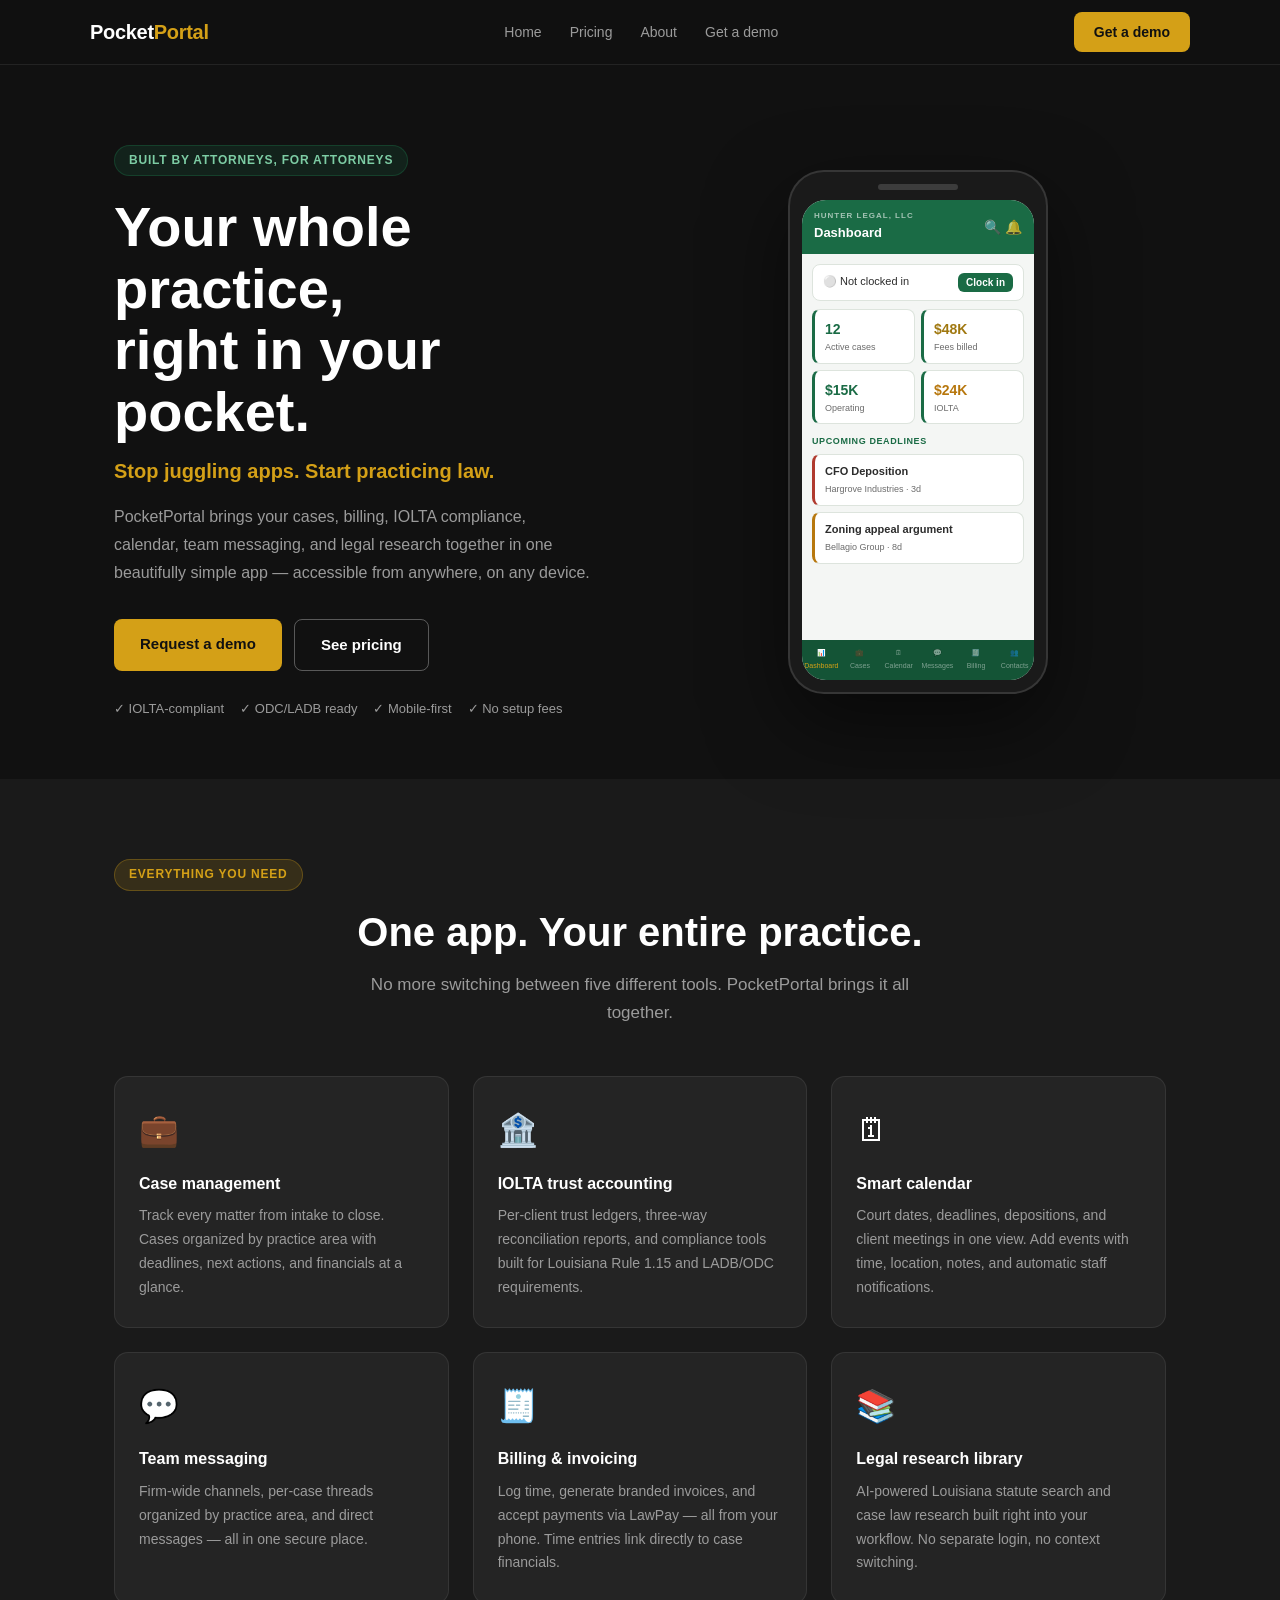
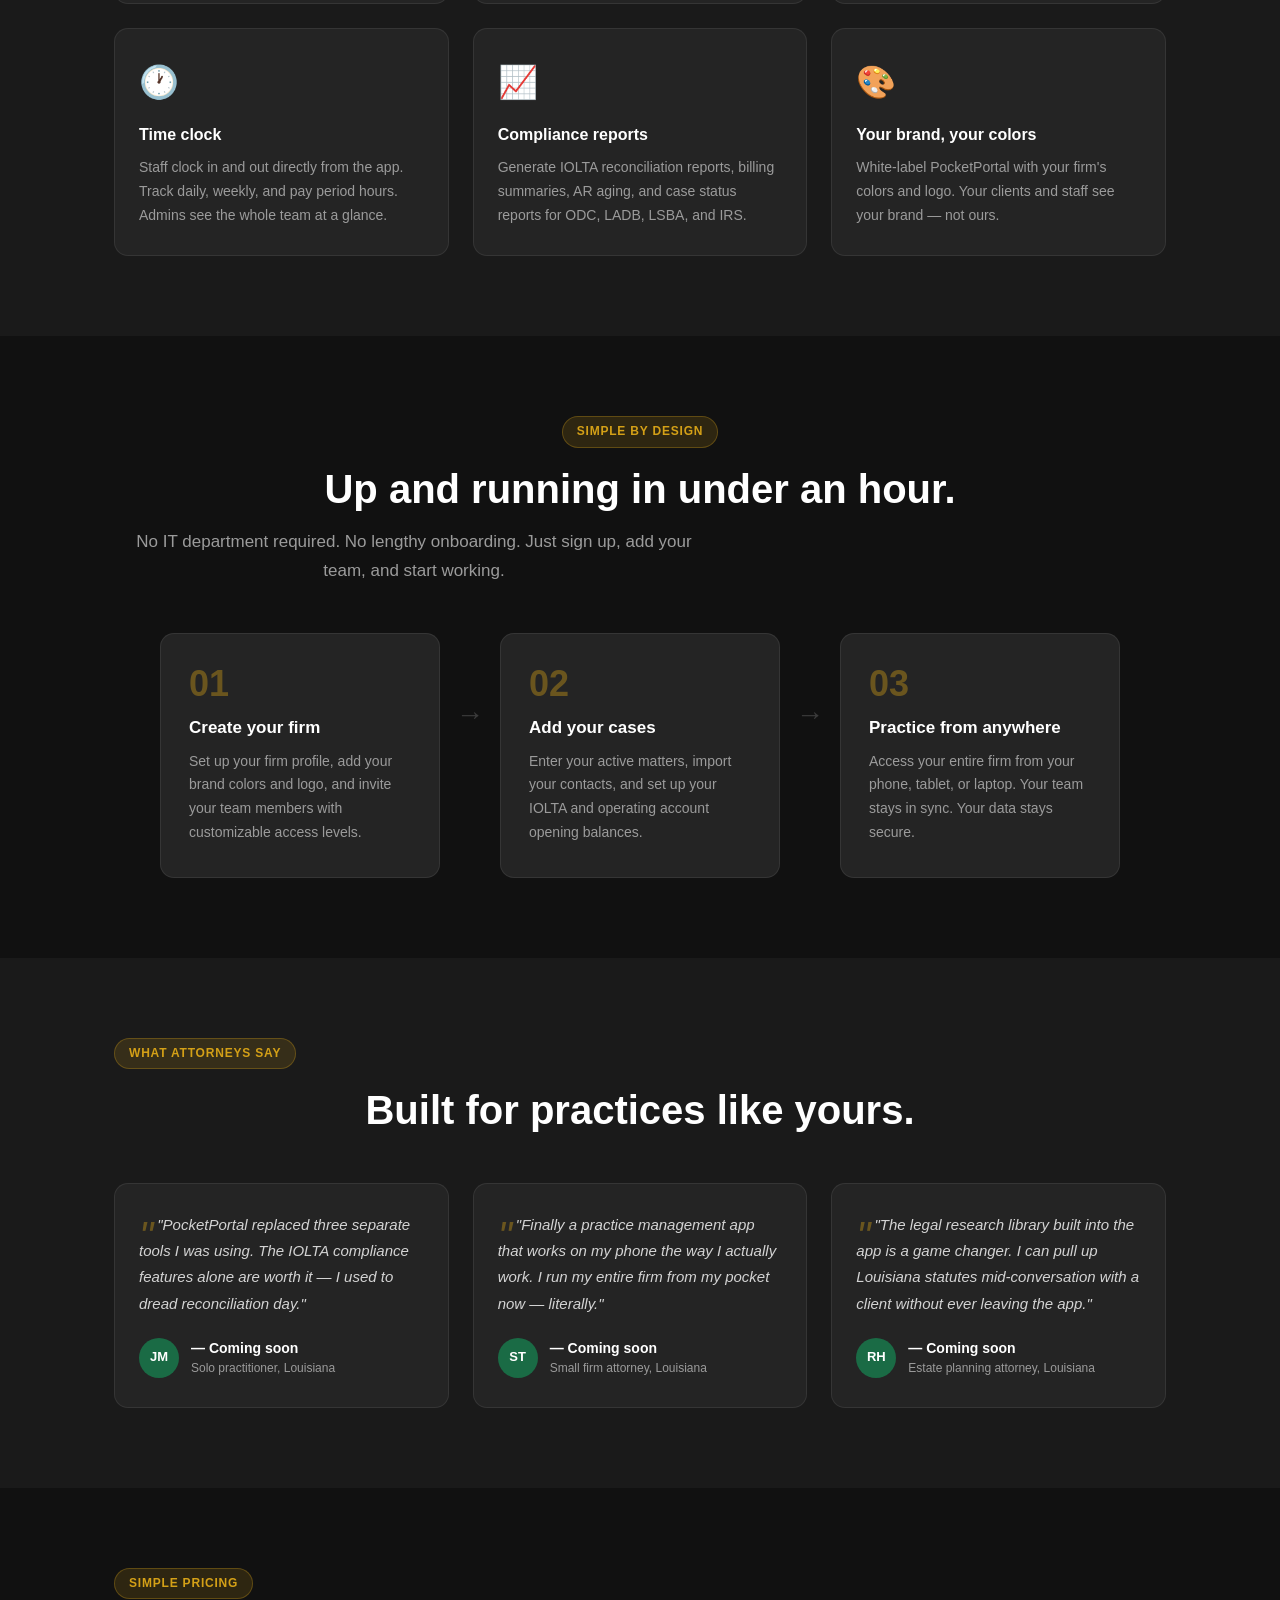
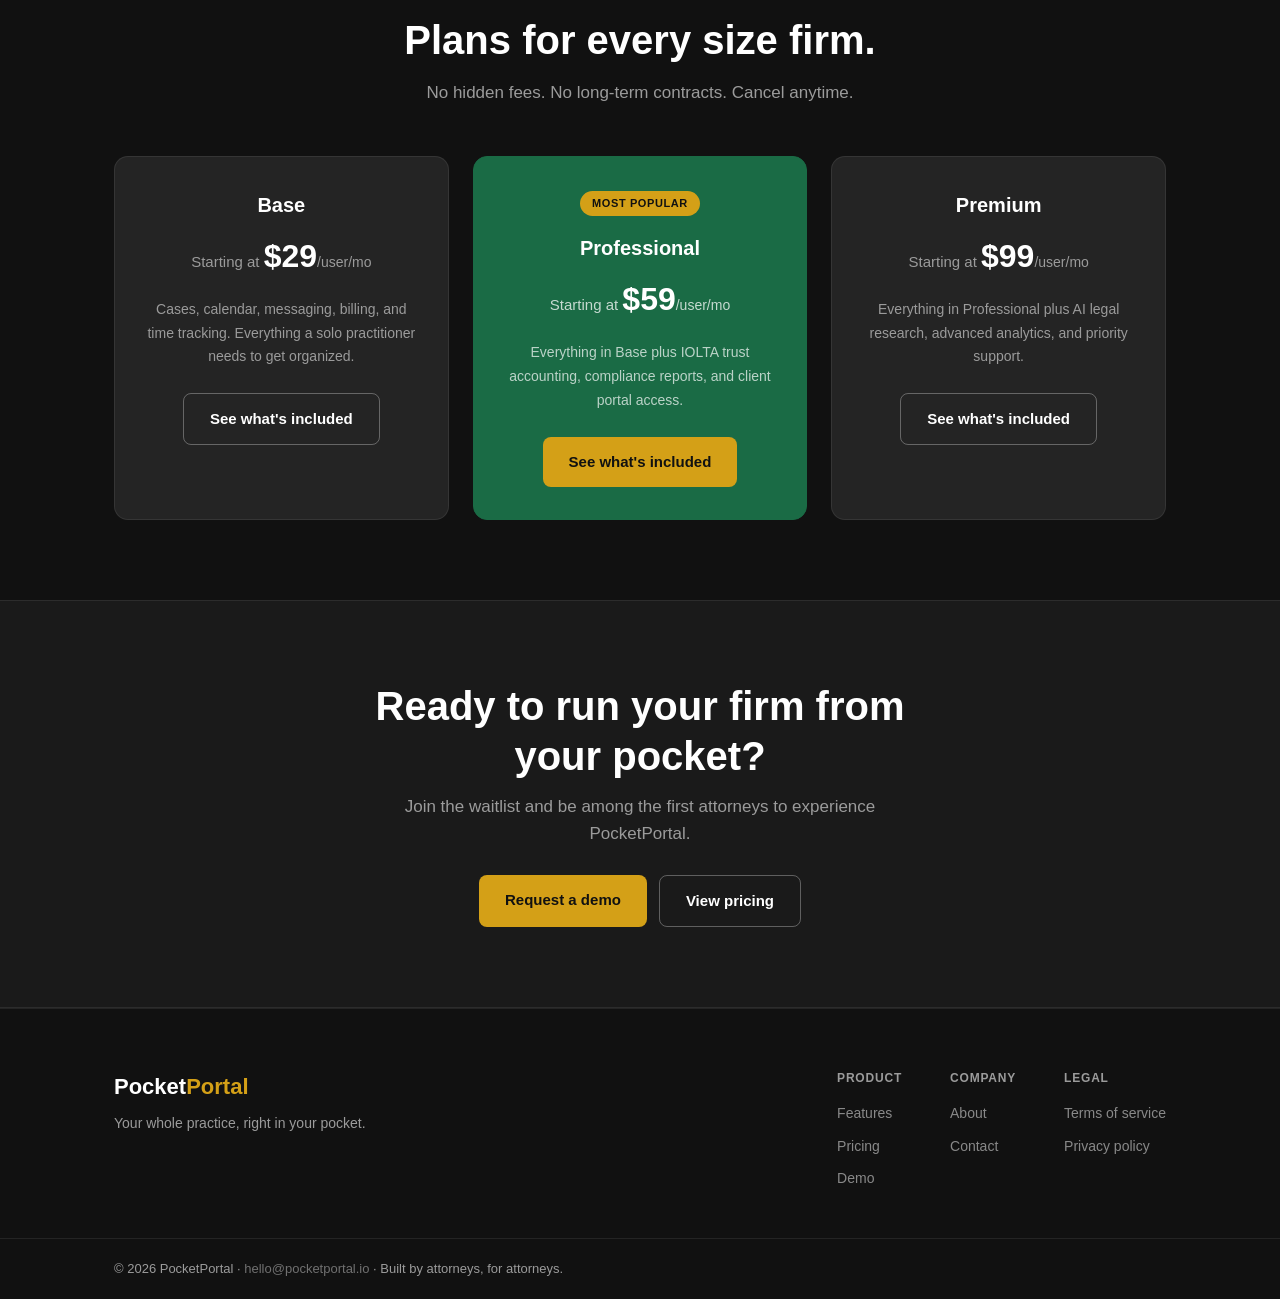
==== pocketportal-site-clean/index.html @ 1f999171 "Add files via upload" ====
<!DOCTYPE html>
<html lang="en">
<head>
<meta charset="utf-8">
<meta name="viewport" content="width=device-width, initial-scale=1">
<meta name="description" content="PocketPortal — Your whole practice, right in your pocket. Practice management software built for attorneys.">
<meta property="og:title" content="PocketPortal — Practice Management for Modern Law Firms">
<meta property="og:description" content="Stop juggling apps. Start practicing law.">
<title>PocketPortal — Practice Management for Modern Law Firms</title>
<link rel="stylesheet" href="css/style.css">
</head>
<body>

<!-- NAV -->
<nav class="nav">
  <div class="nav-inner">
    <a href="index.html" class="nav-logo">Pocket<span>Portal</span></a>
    <div class="nav-links">
      <a href="index.html">Home</a>
      <a href="pricing.html">Pricing</a>
      <a href="about.html">About</a>
      <a href="contact.html">Get a demo</a>
    </div>
    <a href="contact.html" class="btn btn-gold nav-cta">Get a demo</a>
  </div>
</nav>

<!-- HERO -->
<section class="hero">
  <div class="hero-inner">
    <div class="hero-badge">Built by attorneys, for attorneys</div>
    <h1>Your whole practice,<br>right in your pocket.</h1>
    <p class="hero-sub">Stop juggling apps. Start practicing law.</p>
    <p class="hero-desc">PocketPortal brings your cases, billing, IOLTA compliance, calendar, team messaging, and legal research together in one beautifully simple app — accessible from anywhere, on any device.</p>
    <div class="hero-btns">
      <a href="contact.html" class="btn btn-gold">Request a demo</a>
      <a href="pricing.html" class="btn btn-outline">See pricing</a>
    </div>
    <div class="hero-trust">
      <span>✓ IOLTA-compliant</span>
      <span>✓ ODC/LADB ready</span>
      <span>✓ Mobile-first</span>
      <span>✓ No setup fees</span>
    </div>
  </div>
  <!-- App mockup -->
  <div class="hero-mockup">
    <div class="phone-frame">
      <div class="phone-screen">
        <div class="mock-topbar">
          <div>
            <div class="mock-firm">Hunter Legal, LLC</div>
            <div class="mock-title">Dashboard</div>
          </div>
          <div class="mock-icons">🔍 🔔</div>
        </div>
        <div class="mock-body">
          <div class="mock-clock">⚪ Not clocked in <button class="mock-clockbtn">Clock in</button></div>
          <div class="mock-kpis">
            <div class="mock-kpi"><div class="mock-kpi-n">12</div><div class="mock-kpi-l">Active cases</div></div>
            <div class="mock-kpi"><div class="mock-kpi-n gold">$48K</div><div class="mock-kpi-l">Fees billed</div></div>
            <div class="mock-kpi"><div class="mock-kpi-n">$15K</div><div class="mock-kpi-l">Operating</div></div>
            <div class="mock-kpi"><div class="mock-kpi-n amber">$24K</div><div class="mock-kpi-l">IOLTA</div></div>
          </div>
          <div class="mock-section">Upcoming deadlines</div>
          <div class="mock-card red">
            <div class="mock-card-title">CFO Deposition</div>
            <div class="mock-card-sub">Hargrove Industries · 3d</div>
          </div>
          <div class="mock-card amber">
            <div class="mock-card-title">Zoning appeal argument</div>
            <div class="mock-card-sub">Bellagio Group · 8d</div>
          </div>
        </div>
        <div class="mock-nav">
          <div class="mock-nav-item active">📊<span>Dashboard</span></div>
          <div class="mock-nav-item">💼<span>Cases</span></div>
          <div class="mock-nav-item">🗓<span>Calendar</span></div>
          <div class="mock-nav-item">💬<span>Messages</span></div>
          <div class="mock-nav-item">🧾<span>Billing</span></div>
          <div class="mock-nav-item">👥<span>Contacts</span></div>
        </div>
      </div>
    </div>
  </div>
</section>

<!-- FEATURES -->
<section class="features">
  <div class="container">
    <div class="section-badge">Everything you need</div>
    <h2>One app. Your entire practice.</h2>
    <p class="section-sub">No more switching between five different tools. PocketPortal brings it all together.</p>
    <div class="features-grid">

      <div class="feature-card">
        <div class="feature-icon">💼</div>
        <h3>Case management</h3>
        <p>Track every matter from intake to close. Cases organized by practice area with deadlines, next actions, and financials at a glance.</p>
      </div>

      <div class="feature-card">
        <div class="feature-icon">🏦</div>
        <h3>IOLTA trust accounting</h3>
        <p>Per-client trust ledgers, three-way reconciliation reports, and compliance tools built for Louisiana Rule 1.15 and LADB/ODC requirements.</p>
      </div>

      <div class="feature-card">
        <div class="feature-icon">🗓</div>
        <h3>Smart calendar</h3>
        <p>Court dates, deadlines, depositions, and client meetings in one view. Add events with time, location, notes, and automatic staff notifications.</p>
      </div>

      <div class="feature-card">
        <div class="feature-icon">💬</div>
        <h3>Team messaging</h3>
        <p>Firm-wide channels, per-case threads organized by practice area, and direct messages — all in one secure place.</p>
      </div>

      <div class="feature-card">
        <div class="feature-icon">🧾</div>
        <h3>Billing & invoicing</h3>
        <p>Log time, generate branded invoices, and accept payments via LawPay — all from your phone. Time entries link directly to case financials.</p>
      </div>

      <div class="feature-card">
        <div class="feature-icon">📚</div>
        <h3>Legal research library</h3>
        <p>AI-powered Louisiana statute search and case law research built right into your workflow. No separate login, no context switching.</p>
      </div>

      <div class="feature-card">
        <div class="feature-icon">🕐</div>
        <h3>Time clock</h3>
        <p>Staff clock in and out directly from the app. Track daily, weekly, and pay period hours. Admins see the whole team at a glance.</p>
      </div>

      <div class="feature-card">
        <div class="feature-icon">📈</div>
        <h3>Compliance reports</h3>
        <p>Generate IOLTA reconciliation reports, billing summaries, AR aging, and case status reports for ODC, LADB, LSBA, and IRS.</p>
      </div>

      <div class="feature-card">
        <div class="feature-icon">🎨</div>
        <h3>Your brand, your colors</h3>
        <p>White-label PocketPortal with your firm's colors and logo. Your clients and staff see your brand — not ours.</p>
      </div>

    </div>
  </div>
</section>

<!-- HOW IT WORKS -->
<section class="how">
  <div class="container">
    <div class="section-badge">Simple by design</div>
    <h2>Up and running in under an hour.</h2>
    <p class="section-sub">No IT department required. No lengthy onboarding. Just sign up, add your team, and start working.</p>
    <div class="steps">
      <div class="step">
        <div class="step-num">01</div>
        <h3>Create your firm</h3>
        <p>Set up your firm profile, add your brand colors and logo, and invite your team members with customizable access levels.</p>
      </div>
      <div class="step-arrow">→</div>
      <div class="step">
        <div class="step-num">02</div>
        <h3>Add your cases</h3>
        <p>Enter your active matters, import your contacts, and set up your IOLTA and operating account opening balances.</p>
      </div>
      <div class="step-arrow">→</div>
      <div class="step">
        <div class="step-num">03</div>
        <h3>Practice from anywhere</h3>
        <p>Access your entire firm from your phone, tablet, or laptop. Your team stays in sync. Your data stays secure.</p>
      </div>
    </div>
  </div>
</section>

<!-- TESTIMONIALS -->
<section class="testimonials">
  <div class="container">
    <div class="section-badge">What attorneys say</div>
    <h2>Built for practices like yours.</h2>
    <div class="testimonials-grid">
      <div class="testimonial">
        <div class="testimonial-text">"PocketPortal replaced three separate tools I was using. The IOLTA compliance features alone are worth it — I used to dread reconciliation day."</div>
        <div class="testimonial-author">
          <div class="testimonial-avatar">JM</div>
          <div>
            <div class="testimonial-name">— Coming soon</div>
            <div class="testimonial-role">Solo practitioner, Louisiana</div>
          </div>
        </div>
      </div>
      <div class="testimonial">
        <div class="testimonial-text">"Finally a practice management app that works on my phone the way I actually work. I run my entire firm from my pocket now — literally."</div>
        <div class="testimonial-author">
          <div class="testimonial-avatar">ST</div>
          <div>
            <div class="testimonial-name">— Coming soon</div>
            <div class="testimonial-role">Small firm attorney, Louisiana</div>
          </div>
        </div>
      </div>
      <div class="testimonial">
        <div class="testimonial-text">"The legal research library built into the app is a game changer. I can pull up Louisiana statutes mid-conversation with a client without ever leaving the app."</div>
        <div class="testimonial-author">
          <div class="testimonial-avatar">RH</div>
          <div>
            <div class="testimonial-name">— Coming soon</div>
            <div class="testimonial-role">Estate planning attorney, Louisiana</div>
          </div>
        </div>
      </div>
    </div>
  </div>
</section>

<!-- PRICING PREVIEW -->
<section class="pricing-preview">
  <div class="container">
    <div class="section-badge">Simple pricing</div>
    <h2>Plans for every size firm.</h2>
    <p class="section-sub">No hidden fees. No long-term contracts. Cancel anytime.</p>
    <div class="plans-preview">
      <div class="plan">
        <div class="plan-name">Base</div>
        <div class="plan-price">Starting at <strong>$29</strong><span>/user/mo</span></div>
        <div class="plan-desc">Cases, calendar, messaging, billing, and time tracking. Everything a solo practitioner needs to get organized.</div>
        <a href="pricing.html" class="btn btn-outline-white">See what's included</a>
      </div>
      <div class="plan plan-featured">
        <div class="plan-badge">Most popular</div>
        <div class="plan-name">Professional</div>
        <div class="plan-price">Starting at <strong>$59</strong><span>/user/mo</span></div>
        <div class="plan-desc">Everything in Base plus IOLTA trust accounting, compliance reports, and client portal access.</div>
        <a href="pricing.html" class="btn btn-gold">See what's included</a>
      </div>
      <div class="plan">
        <div class="plan-name">Premium</div>
        <div class="plan-price">Starting at <strong>$99</strong><span>/user/mo</span></div>
        <div class="plan-desc">Everything in Professional plus AI legal research, advanced analytics, and priority support.</div>
        <a href="pricing.html" class="btn btn-outline-white">See what's included</a>
      </div>
    </div>
  </div>
</section>

<!-- CTA -->
<section class="cta">
  <div class="container cta-inner">
    <h2>Ready to run your firm from your pocket?</h2>
    <p>Join the waitlist and be among the first attorneys to experience PocketPortal.</p>
    <div class="cta-btns">
      <a href="contact.html" class="btn btn-gold">Request a demo</a>
      <a href="pricing.html" class="btn btn-outline">View pricing</a>
    </div>
  </div>
</section>

<!-- FOOTER -->
<footer class="footer">
  <div class="container footer-inner">
    <div class="footer-brand">
      <div class="footer-logo">Pocket<span>Portal</span></div>
      <div class="footer-tagline">Your whole practice, right in your pocket.</div>
    </div>
    <div class="footer-links">
      <div class="footer-col">
        <div class="footer-col-title">Product</div>
        <a href="index.html">Features</a>
        <a href="pricing.html">Pricing</a>
        <a href="contact.html">Demo</a>
      </div>
      <div class="footer-col">
        <div class="footer-col-title">Company</div>
        <a href="about.html">About</a>
        <a href="contact.html">Contact</a>
      </div>
      <div class="footer-col">
        <div class="footer-col-title">Legal</div>
        <a href="#">Terms of service</a>
        <a href="#">Privacy policy</a>
      </div>
    </div>
  </div>
  <div class="footer-bottom">
    <div class="container">
      © 2026 PocketPortal · <a href="mailto:hello@pocketportal.io">hello@pocketportal.io</a> · Built by attorneys, for attorneys.
    </div>
  </div>
</footer>

</body>
</html>
---- pocketportal-site-clean/css/style.css ----
/* ── Reset & tokens ─────────────────────────────────────── */
*{box-sizing:border-box;margin:0;padding:0}
:root{
  --black:#111111;--dark:#1A1A1A;--card:#242424;--border:rgba(255,255,255,.08);
  --white:#ffffff;--off-white:#F5F5F5;
  --gold:#D4A017;--gold-lt:#FDF3D7;--gold-dk:#A07810;
  --green:#1A6B45;--green-lt:#E8F5EE;
  --gray:#9B9B9B;--gray-dk:#6B6B6B;
  --red:#E74C3C;--amber:#F39C12;
}
html{scroll-behavior:smooth}
body{font-family:'Segoe UI',Arial,sans-serif;font-size:16px;color:var(--white);background:var(--black);line-height:1.6;-webkit-font-smoothing:antialiased}
a{color:inherit;text-decoration:none}
img{max-width:100%;display:block}

/* ── Layout ──────────────────────────────────────────────── */
.container{max-width:1100px;margin:0 auto;padding:0 24px}
section{padding:80px 0}

/* ── Buttons ─────────────────────────────────────────────── */
.btn{display:inline-block;padding:13px 26px;border-radius:8px;font-size:15px;font-weight:700;cursor:pointer;border:none;transition:all .2s;text-align:center}
.btn-gold{background:var(--gold);color:var(--black)}
.btn-gold:hover{background:#e6b020;transform:translateY(-1px)}
.btn-outline{background:transparent;border:1.5px solid rgba(255,255,255,.3);color:var(--white)}
.btn-outline:hover{border-color:var(--white);background:rgba(255,255,255,.06)}
.btn-outline-white{background:transparent;border:1.5px solid rgba(255,255,255,.3);color:var(--white)}
.btn-outline-white:hover{border-color:var(--white)}
.btn-outline-dark{background:transparent;border:1.5px solid rgba(255,255,255,.2);color:var(--white)}
.btn-outline-dark:hover{border-color:rgba(255,255,255,.5)}

/* ── Section labels ──────────────────────────────────────── */
.section-badge{display:inline-block;background:rgba(212,160,23,.15);color:var(--gold);border:1px solid rgba(212,160,23,.3);border-radius:20px;padding:5px 14px;font-size:12px;font-weight:700;letter-spacing:.8px;text-transform:uppercase;margin-bottom:16px}
h1{font-size:clamp(32px,5vw,54px);font-weight:800;line-height:1.15;margin-bottom:16px}
h2{font-size:clamp(26px,4vw,40px);font-weight:700;line-height:1.25;margin-bottom:14px}
h3{font-size:18px;font-weight:700;margin-bottom:10px}
.section-sub{font-size:17px;color:var(--gray);max-width:600px;margin-bottom:48px;line-height:1.7}

/* ── Nav ─────────────────────────────────────────────────── */
.nav{background:rgba(17,17,17,.95);backdrop-filter:blur(12px);border-bottom:1px solid var(--border);position:sticky;top:0;z-index:100;padding:0 24px}
.nav-inner{max-width:1100px;margin:0 auto;display:flex;align-items:center;justify-content:space-between;height:64px}
.nav-logo{font-size:20px;font-weight:800;color:var(--white);letter-spacing:-.3px}
.nav-logo span{color:var(--gold)}
.nav-links{display:flex;gap:28px;font-size:14px;color:var(--gray)}
.nav-links a:hover,.nav-links a.active{color:var(--white)}
.nav-cta{padding:9px 20px;font-size:14px}
@media(max-width:768px){.nav-links{display:none}}

/* ── Hero ─────────────────────────────────────────────────── */
.hero{padding:80px 24px 60px;max-width:1100px;margin:0 auto;display:grid;grid-template-columns:1fr 1fr;gap:60px;align-items:center}
@media(max-width:900px){.hero{grid-template-columns:1fr;padding:60px 24px 40px}}
.hero-badge{display:inline-block;background:rgba(26,107,69,.2);color:#7DCCA4;border:1px solid rgba(26,107,69,.4);border-radius:20px;padding:5px 14px;font-size:12px;font-weight:700;letter-spacing:.8px;text-transform:uppercase;margin-bottom:20px}
.hero h1{font-size:clamp(36px,5vw,56px);font-weight:800;line-height:1.1;margin-bottom:12px}
.hero-sub{font-size:20px;color:var(--gold);font-weight:700;margin-bottom:16px}
.hero-desc{font-size:16px;color:var(--gray);line-height:1.75;margin-bottom:32px;max-width:480px}
.hero-btns{display:flex;gap:12px;margin-bottom:28px;flex-wrap:wrap}
.hero-trust{display:flex;gap:16px;flex-wrap:wrap}
.hero-trust span{font-size:13px;color:var(--gray);display:flex;align-items:center;gap:4px}

/* ── Phone mockup ────────────────────────────────────────── */
.hero-mockup{display:flex;justify-content:center;align-items:center}
.phone-frame{background:var(--dark);border:2px solid rgba(255,255,255,.12);border-radius:36px;padding:12px;width:260px;box-shadow:0 30px 80px rgba(0,0,0,.5);position:relative}
.phone-frame::before{content:'';display:block;width:80px;height:6px;background:rgba(255,255,255,.15);border-radius:3px;margin:0 auto 10px}
.phone-screen{background:#F4F6F4;border-radius:24px;overflow:hidden;min-height:480px;display:flex;flex-direction:column}
.mock-topbar{background:#1A6B45;padding:10px 12px;display:flex;justify-content:space-between;align-items:center}
.mock-firm{font-size:8px;color:rgba(255,255,255,.6);letter-spacing:1px;text-transform:uppercase;font-weight:700}
.mock-title{font-size:13px;font-weight:700;color:#fff}
.mock-icons{font-size:14px;color:rgba(255,255,255,.7)}
.mock-body{flex:1;padding:10px}
.mock-clock{background:#fff;border:1px solid #DDE4DD;border-radius:8px;padding:8px 10px;display:flex;justify-content:space-between;align-items:center;font-size:11px;color:#2C2C2C;margin-bottom:8px}
.mock-clockbtn{background:#1A6B45;color:#fff;border:none;border-radius:6px;padding:4px 8px;font-size:10px;font-weight:700;cursor:pointer}
.mock-kpis{display:grid;grid-template-columns:1fr 1fr;gap:6px;margin-bottom:10px}
.mock-kpi{background:#fff;border-radius:8px;border:1px solid #DDE4DD;border-left:3px solid #1A6B45;padding:8px 10px}
.mock-kpi-n{font-size:14px;font-weight:700;color:#1A6B45}
.mock-kpi-n.gold{color:#A07810}
.mock-kpi-n.amber{color:#B7770D}
.mock-kpi-l{font-size:9px;color:#6B6B6B}
.mock-section{font-size:9px;font-weight:700;color:#1A6B45;text-transform:uppercase;letter-spacing:.6px;margin-bottom:5px}
.mock-card{background:#fff;border-radius:8px;border:1px solid #DDE4DD;padding:8px 10px;margin-bottom:6px}
.mock-card.red{border-left:3px solid #B03A2E}
.mock-card.amber{border-left:3px solid #B7770D}
.mock-card-title{font-size:11px;font-weight:700;color:#2C2C2C}
.mock-card-sub{font-size:9px;color:#6B6B6B;margin-top:2px}
.mock-nav{background:#145436;display:grid;grid-template-columns:repeat(6,1fr);padding:4px 0 6px}
.mock-nav-item{display:flex;flex-direction:column;align-items:center;font-size:7px;color:rgba(255,255,255,.45);gap:2px;padding:3px 2px}
.mock-nav-item.active{color:#D4A017}

/* ── Features ────────────────────────────────────────────── */
.features{background:var(--dark)}
.features h2,.features .section-badge{text-align:center}
.features .section-sub{text-align:center;margin:0 auto 48px}
.features-grid{display:grid;grid-template-columns:repeat(3,1fr);gap:24px}
@media(max-width:900px){.features-grid{grid-template-columns:repeat(2,1fr)}}
@media(max-width:600px){.features-grid{grid-template-columns:1fr}}
.feature-card{background:var(--card);border:1px solid var(--border);border-radius:14px;padding:28px 24px;transition:border-color .2s,transform .2s}
.feature-card:hover{border-color:rgba(212,160,23,.3);transform:translateY(-2px)}
.feature-icon{font-size:32px;margin-bottom:14px}
.feature-card h3{font-size:16px;margin-bottom:8px}
.feature-card p{font-size:14px;color:var(--gray);line-height:1.7}

/* ── How it works ────────────────────────────────────────── */
.how{text-align:center}
.steps{display:flex;align-items:flex-start;justify-content:center;gap:16px;flex-wrap:wrap;margin-top:48px}
.step{background:var(--card);border:1px solid var(--border);border-radius:14px;padding:32px 28px;flex:1;min-width:220px;max-width:280px;text-align:left}
.step-num{font-size:36px;font-weight:800;color:var(--gold);opacity:.4;margin-bottom:12px;line-height:1}
.step h3{font-size:17px;margin-bottom:8px}
.step p{font-size:14px;color:var(--gray);line-height:1.7}
.step-arrow{font-size:28px;color:var(--gray);opacity:.3;padding-top:60px}
@media(max-width:768px){.step-arrow{display:none}}

/* ── Testimonials ────────────────────────────────────────── */
.testimonials{background:var(--dark)}
.testimonials h2,.testimonials .section-badge{text-align:center}
.testimonials-grid{display:grid;grid-template-columns:repeat(3,1fr);gap:24px;margin-top:48px}
@media(max-width:900px){.testimonials-grid{grid-template-columns:1fr}}
.testimonial{background:var(--card);border:1px solid var(--border);border-radius:14px;padding:28px 24px}
.testimonial-text{font-size:15px;color:rgba(255,255,255,.8);line-height:1.75;font-style:italic;margin-bottom:20px}
.testimonial-text::before{content:'"';font-size:40px;color:var(--gold);opacity:.4;line-height:0;vertical-align:-.5em;margin-right:4px}
.testimonial-author{display:flex;align-items:center;gap:12px}
.testimonial-avatar{width:40px;height:40px;border-radius:50%;background:var(--green);color:#fff;display:flex;align-items:center;justify-content:center;font-size:13px;font-weight:700;flex-shrink:0}
.testimonial-name{font-size:14px;font-weight:700}
.testimonial-role{font-size:12px;color:var(--gray)}

/* ── Pricing preview ─────────────────────────────────────── */
.pricing-preview{background:var(--black)}
.pricing-preview h2,.pricing-preview .section-badge{text-align:center}
.pricing-preview .section-sub{text-align:center;margin:0 auto 48px}
.plans-preview{display:grid;grid-template-columns:repeat(3,1fr);gap:24px}
@media(max-width:900px){.plans-preview{grid-template-columns:1fr}}
.plan{background:var(--card);border:1px solid var(--border);border-radius:14px;padding:32px 28px;text-align:center}
.plan-featured{background:var(--green);border-color:var(--green);position:relative}
.plan-badge{background:var(--gold);color:var(--black);font-size:11px;font-weight:800;padding:4px 12px;border-radius:20px;display:inline-block;margin-bottom:16px;text-transform:uppercase;letter-spacing:.6px}
.plan-name{font-size:20px;font-weight:800;margin-bottom:10px}
.plan-price{font-size:15px;color:var(--gray);margin-bottom:16px}
.plan-price strong{font-size:32px;font-weight:800;color:var(--white)}
.plan-price span{font-size:14px}
.plan-featured .plan-price{color:rgba(255,255,255,.75)}
.plan-desc{font-size:14px;color:var(--gray);line-height:1.7;margin-bottom:24px;min-height:70px}
.plan-featured .plan-desc{color:rgba(255,255,255,.7)}

/* ── Pricing full ────────────────────────────────────────── */
.pricing-full{background:var(--dark);padding:60px 0 80px}
.plans-full{display:grid;grid-template-columns:repeat(3,1fr);gap:24px;margin-bottom:60px;align-items:start}
@media(max-width:900px){.plans-full{grid-template-columns:1fr}}
.plan-full{background:var(--card);border:1px solid var(--border);border-radius:16px;overflow:hidden;position:relative}
.plan-full-featured{border-color:var(--green)}
.plan-full-badge{background:var(--gold);color:var(--black);font-size:11px;font-weight:800;padding:6px;text-align:center;text-transform:uppercase;letter-spacing:.6px}
.plan-full-header{padding:28px 24px;border-bottom:1px solid var(--border)}
.plan-full-name{font-size:22px;font-weight:800;margin-bottom:8px}
.plan-full-price{font-size:14px;color:var(--gray);margin-bottom:12px}
.plan-full-price strong{font-size:30px;font-weight:800;color:var(--white)}
.plan-full-desc{font-size:14px;color:var(--gray);line-height:1.7;margin-bottom:20px}
.plan-full-features{padding:24px}
.pf-section{font-size:11px;font-weight:700;color:var(--gold);text-transform:uppercase;letter-spacing:.8px;margin:16px 0 8px}
.pf-section:first-child{margin-top:0}
.pf-item{font-size:14px;color:rgba(255,255,255,.75);padding:4px 0;line-height:1.5}
.faq{max-width:900px;margin:0 auto;padding-top:20px}
.faq h2{text-align:center;margin-bottom:36px}
.faq-grid{display:grid;grid-template-columns:repeat(2,1fr);gap:24px}
@media(max-width:700px){.faq-grid{grid-template-columns:1fr}}
.faq-item{background:var(--card);border:1px solid var(--border);border-radius:12px;padding:24px}
.faq-item h4{font-size:15px;margin-bottom:8px;color:var(--white)}
.faq-item p{font-size:14px;color:var(--gray);line-height:1.7}

/* ── Page hero ───────────────────────────────────────────── */
.page-hero{padding:80px 0 60px;text-align:center;background:var(--dark);border-bottom:1px solid var(--border)}
.page-hero .hero-sub{font-size:18px;color:var(--gray);margin-top:8px}

/* ── About ───────────────────────────────────────────────── */
.about-story{background:var(--black)}
.story-grid{display:grid;grid-template-columns:1fr 1.6fr;gap:60px;align-items:start}
@media(max-width:900px){.story-grid{grid-template-columns:1fr}}
.founder-card{background:var(--card);border:1px solid var(--border);border-radius:16px;padding:36px 28px;text-align:center}
.founder-seal{width:64px;height:64px;border-radius:50%;background:var(--green);color:#fff;font-size:28px;display:flex;align-items:center;justify-content:center;margin:0 auto 16px;border:3px solid var(--gold)}
.founder-name{font-size:20px;font-weight:800;margin-bottom:6px}
.founder-title{font-size:13px;color:var(--gray);margin-bottom:20px}
.founder-divider{width:40px;height:3px;background:var(--gold);border-radius:2px;margin:0 auto 20px}
.founder-stats{display:grid;grid-template-columns:repeat(3,1fr);gap:12px}
.founder-stat-n{font-size:22px;font-weight:800;color:var(--gold)}
.founder-stat-l{font-size:11px;color:var(--gray)}
.story-text p{font-size:16px;color:rgba(255,255,255,.7);line-height:1.8;margin-bottom:18px}
.values{background:var(--dark)}
.values h2,.values .section-badge{text-align:center}
.values-grid{display:grid;grid-template-columns:repeat(3,1fr);gap:24px;margin-top:48px}
@media(max-width:900px){.values-grid{grid-template-columns:repeat(2,1fr)}}
@media(max-width:600px){.values-grid{grid-template-columns:1fr}}
.value-card{background:var(--card);border:1px solid var(--border);border-radius:14px;padding:28px 24px}
.value-icon{font-size:30px;margin-bottom:12px}
.value-card p{font-size:14px;color:var(--gray);line-height:1.7}
.mission{background:var(--green);padding:60px 0}
.mission-inner{text-align:center}
.mission-quote{font-size:clamp(20px,3vw,30px);font-weight:700;line-height:1.4;max-width:700px;margin:0 auto 16px;font-style:italic}
.mission-attr{font-size:15px;color:rgba(255,255,255,.6)}

/* ── Contact ─────────────────────────────────────────────── */
.contact-hero{padding:60px 0 80px;background:var(--dark)}
.contact-grid{display:grid;grid-template-columns:1.3fr 1fr;gap:48px;align-items:start}
@media(max-width:900px){.contact-grid{grid-template-columns:1fr}}
.contact-form-wrap h1{font-size:clamp(28px,4vw,40px);margin-bottom:8px}
.form-row{display:grid;grid-template-columns:1fr 1fr;gap:16px}
@media(max-width:600px){.form-row{grid-template-columns:1fr}}
.form-field{margin-bottom:16px}
.form-field label{display:block;font-size:13px;color:rgba(255,255,255,.6);margin-bottom:6px;font-weight:600}
.form-field input,.form-field select,.form-field textarea{width:100%;background:var(--card);border:1px solid var(--border);border-radius:8px;padding:12px 14px;font-size:15px;color:var(--white);outline:none;font-family:inherit;transition:border-color .2s}
.form-field input:focus,.form-field select:focus,.form-field textarea:focus{border-color:var(--gold)}
.form-field textarea{height:100px;resize:vertical}
.form-field select option{background:var(--dark);color:var(--white)}
.sidebar-card{background:var(--card);border:1px solid var(--border);border-radius:14px;padding:24px;margin-bottom:16px}
.sidebar-card h3{font-size:16px;margin-bottom:16px}
.sidebar-card-dark{background:var(--green);border-color:var(--green)}
.expect-item{display:flex;gap:14px;margin-bottom:18px;align-items:flex-start}
.expect-item:last-child{margin-bottom:0}
.expect-num{width:28px;height:28px;border-radius:50%;background:var(--gold);color:var(--black);font-size:12px;font-weight:800;display:flex;align-items:center;justify-content:center;flex-shrink:0;margin-top:2px}
.expect-item strong{display:block;font-size:14px;margin-bottom:4px}
.expect-item p{font-size:13px;color:var(--gray);line-height:1.6}
.contact-direct{display:flex;align-items:center;gap:10px;font-size:14px}
.contact-direct a{color:rgba(255,255,255,.8)}
.contact-direct a:hover{color:var(--white)}

/* ── CTA ─────────────────────────────────────────────────── */
.cta{background:var(--dark);border-top:1px solid var(--border);border-bottom:1px solid var(--border)}
.cta-inner{text-align:center;max-width:600px;margin:0 auto}
.cta h2{margin-bottom:12px}
.cta p{font-size:17px;color:var(--gray);margin-bottom:28px}
.cta-btns{display:flex;gap:12px;justify-content:center;flex-wrap:wrap}

/* ── Footer ──────────────────────────────────────────────── */
.footer{background:var(--black);padding:60px 0 0;border-top:1px solid var(--border)}
.footer-inner{display:flex;justify-content:space-between;gap:40px;padding-bottom:48px;flex-wrap:wrap}
.footer-logo{font-size:22px;font-weight:800;margin-bottom:8px}
.footer-logo span{color:var(--gold)}
.footer-tagline{font-size:14px;color:var(--gray)}
.footer-links{display:flex;gap:48px;flex-wrap:wrap}
.footer-col{display:flex;flex-direction:column;gap:10px}
.footer-col-title{font-size:12px;font-weight:700;text-transform:uppercase;letter-spacing:.8px;color:var(--gray);margin-bottom:4px}
.footer-col a{font-size:14px;color:rgba(255,255,255,.5);transition:color .15s}
.footer-col a:hover{color:var(--white)}
.footer-bottom{border-top:1px solid var(--border);padding:20px 0;font-size:13px;color:var(--gray)}
.footer-bottom a{color:rgba(255,255,255,.4)}
.footer-bottom a:hover{color:var(--white)}
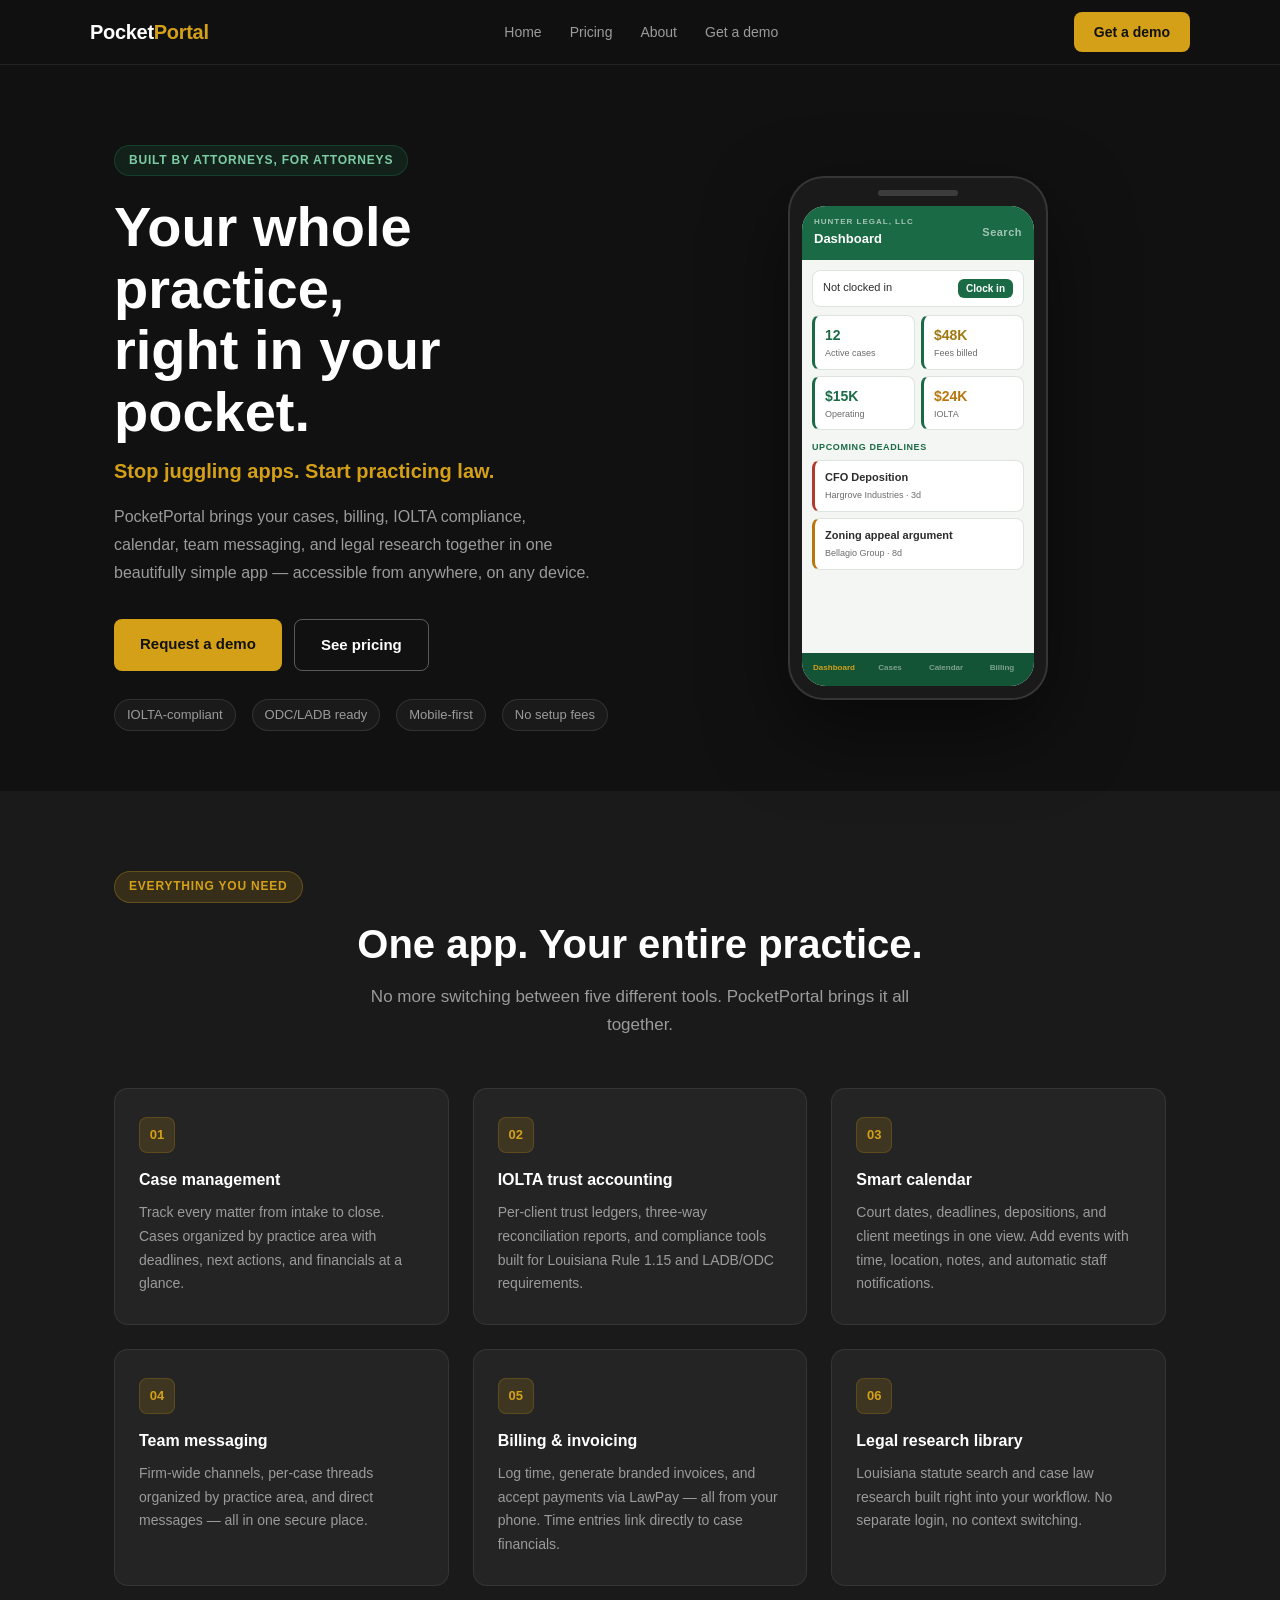
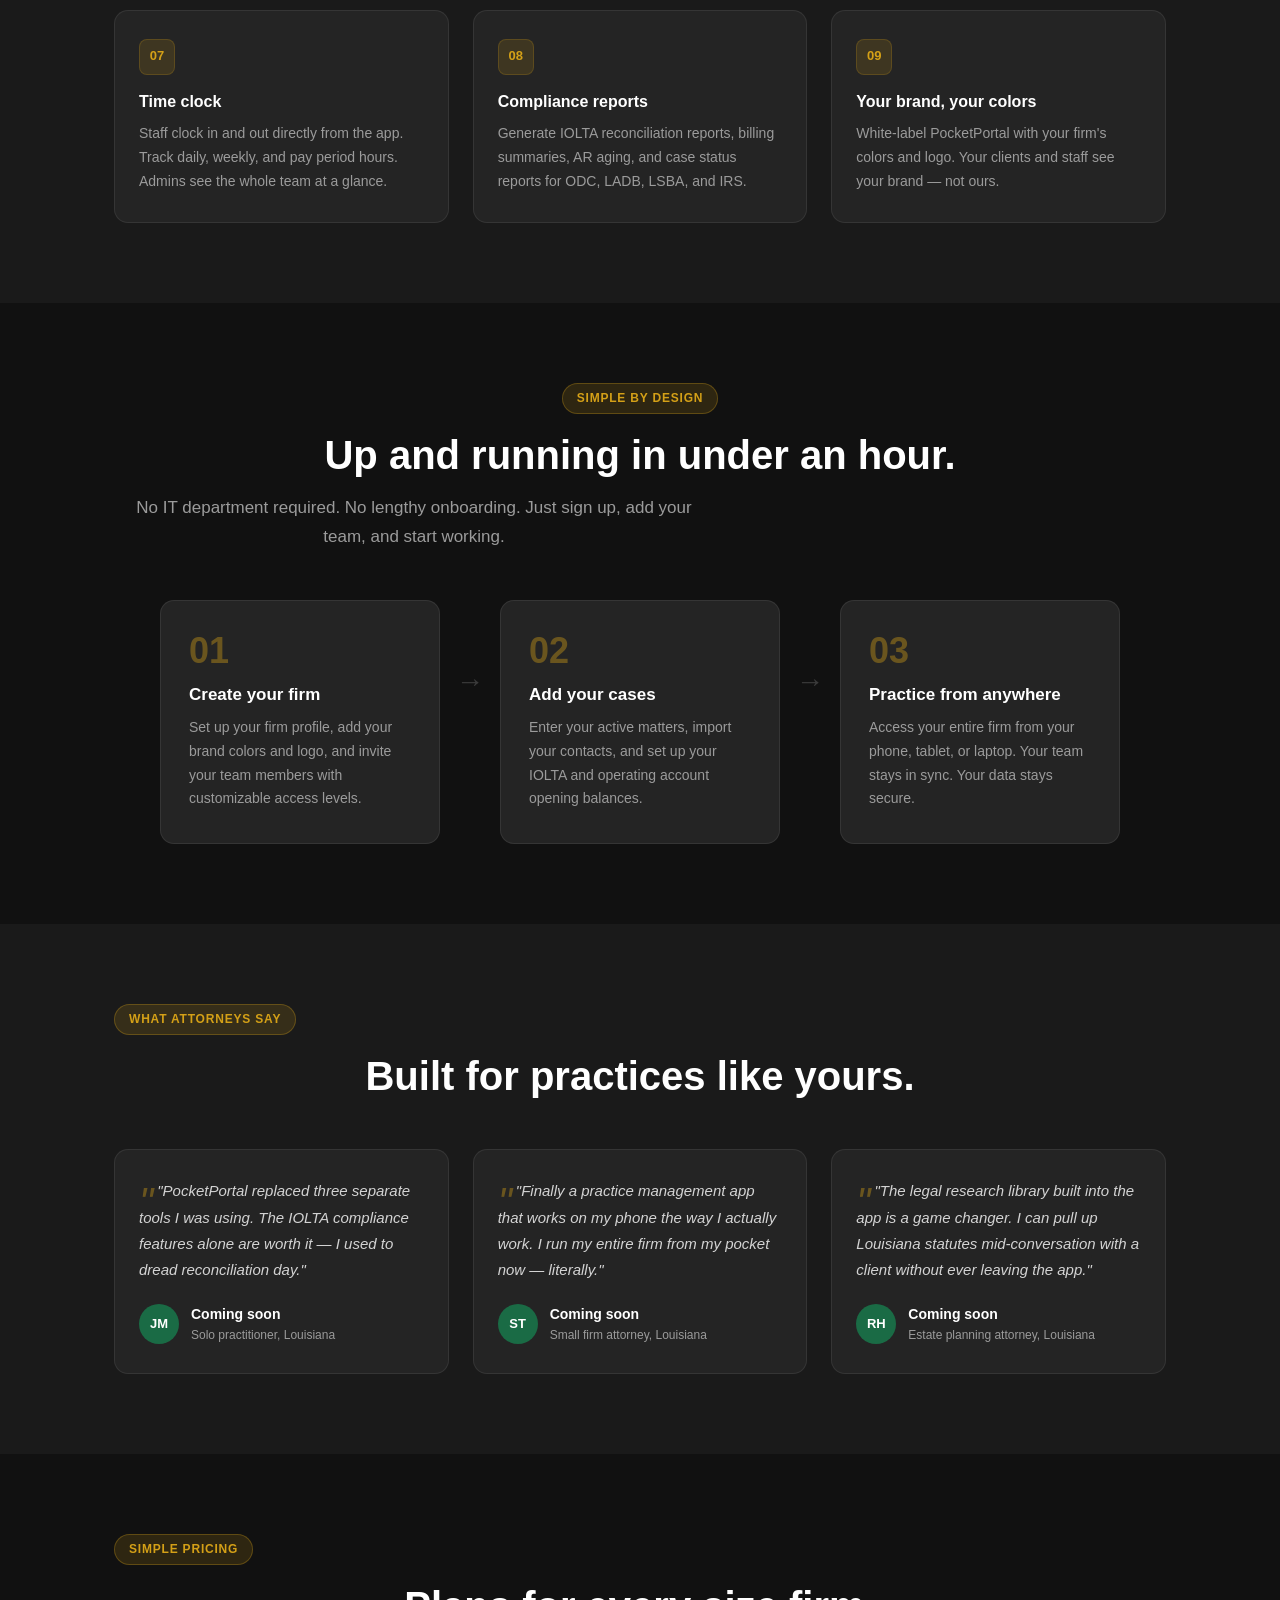
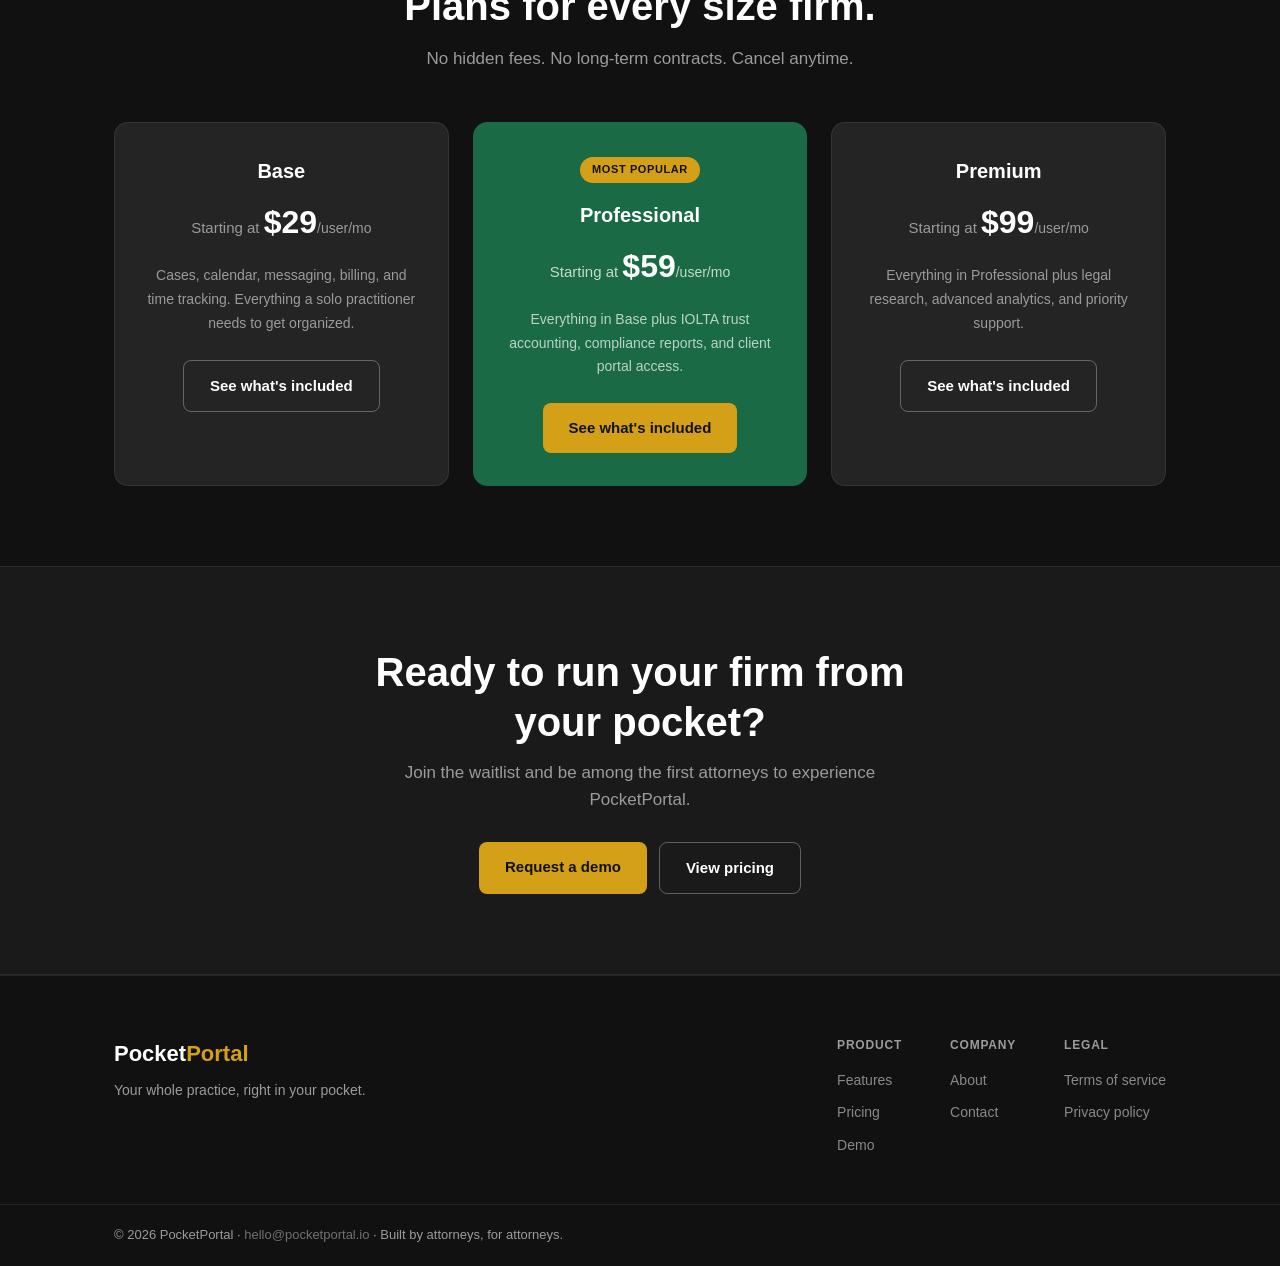
==== commit 03d9bacc: "Add files via upload" ====
--- a/pocketportal-site-clean/index.html
+++ b/pocketportal-site-clean/index.html
@@ -11,7 +11,6 @@
 </head>
 <body>
 
-<!-- NAV -->
 <nav class="nav">
   <div class="nav-inner">
     <a href="index.html" class="nav-logo">Pocket<span>Portal</span></a>
@@ -25,7 +24,6 @@
   </div>
 </nav>
 
-<!-- HERO -->
 <section class="hero">
   <div class="hero-inner">
     <div class="hero-badge">Built by attorneys, for attorneys</div>
@@ -37,13 +35,12 @@
       <a href="pricing.html" class="btn btn-outline">See pricing</a>
     </div>
     <div class="hero-trust">
-      <span>✓ IOLTA-compliant</span>
-      <span>✓ ODC/LADB ready</span>
-      <span>✓ Mobile-first</span>
-      <span>✓ No setup fees</span>
-    </div>
-  </div>
-  <!-- App mockup -->
+      <span class="trust-item">IOLTA-compliant</span>
+      <span class="trust-item">ODC/LADB ready</span>
+      <span class="trust-item">Mobile-first</span>
+      <span class="trust-item">No setup fees</span>
+    </div>
+  </div>
   <div class="hero-mockup">
     <div class="phone-frame">
       <div class="phone-screen">
@@ -52,10 +49,10 @@
             <div class="mock-firm">Hunter Legal, LLC</div>
             <div class="mock-title">Dashboard</div>
           </div>
-          <div class="mock-icons">🔍 🔔</div>
+          <div class="mock-icons">Search</div>
         </div>
         <div class="mock-body">
-          <div class="mock-clock">⚪ Not clocked in <button class="mock-clockbtn">Clock in</button></div>
+          <div class="mock-clock">Not clocked in <button class="mock-clockbtn">Clock in</button></div>
           <div class="mock-kpis">
             <div class="mock-kpi"><div class="mock-kpi-n">12</div><div class="mock-kpi-l">Active cases</div></div>
             <div class="mock-kpi"><div class="mock-kpi-n gold">$48K</div><div class="mock-kpi-l">Fees billed</div></div>
@@ -73,85 +70,71 @@
           </div>
         </div>
         <div class="mock-nav">
-          <div class="mock-nav-item active">📊<span>Dashboard</span></div>
-          <div class="mock-nav-item">💼<span>Cases</span></div>
-          <div class="mock-nav-item">🗓<span>Calendar</span></div>
-          <div class="mock-nav-item">💬<span>Messages</span></div>
-          <div class="mock-nav-item">🧾<span>Billing</span></div>
-          <div class="mock-nav-item">👥<span>Contacts</span></div>
-        </div>
-      </div>
-    </div>
-  </div>
-</section>
-
-<!-- FEATURES -->
+          <div class="mock-nav-item active">Dashboard</div>
+          <div class="mock-nav-item">Cases</div>
+          <div class="mock-nav-item">Calendar</div>
+          <div class="mock-nav-item">Billing</div>
+        </div>
+      </div>
+    </div>
+  </div>
+</section>
+
 <section class="features">
   <div class="container">
     <div class="section-badge">Everything you need</div>
     <h2>One app. Your entire practice.</h2>
     <p class="section-sub">No more switching between five different tools. PocketPortal brings it all together.</p>
     <div class="features-grid">
-
-      <div class="feature-card">
-        <div class="feature-icon">💼</div>
+      <div class="feature-card">
+        <div class="feature-num">01</div>
         <h3>Case management</h3>
         <p>Track every matter from intake to close. Cases organized by practice area with deadlines, next actions, and financials at a glance.</p>
       </div>
-
-      <div class="feature-card">
-        <div class="feature-icon">🏦</div>
+      <div class="feature-card">
+        <div class="feature-num">02</div>
         <h3>IOLTA trust accounting</h3>
         <p>Per-client trust ledgers, three-way reconciliation reports, and compliance tools built for Louisiana Rule 1.15 and LADB/ODC requirements.</p>
       </div>
-
-      <div class="feature-card">
-        <div class="feature-icon">🗓</div>
+      <div class="feature-card">
+        <div class="feature-num">03</div>
         <h3>Smart calendar</h3>
         <p>Court dates, deadlines, depositions, and client meetings in one view. Add events with time, location, notes, and automatic staff notifications.</p>
       </div>
-
-      <div class="feature-card">
-        <div class="feature-icon">💬</div>
+      <div class="feature-card">
+        <div class="feature-num">04</div>
         <h3>Team messaging</h3>
         <p>Firm-wide channels, per-case threads organized by practice area, and direct messages — all in one secure place.</p>
       </div>
-
-      <div class="feature-card">
-        <div class="feature-icon">🧾</div>
+      <div class="feature-card">
+        <div class="feature-num">05</div>
         <h3>Billing & invoicing</h3>
         <p>Log time, generate branded invoices, and accept payments via LawPay — all from your phone. Time entries link directly to case financials.</p>
       </div>
-
-      <div class="feature-card">
-        <div class="feature-icon">📚</div>
+      <div class="feature-card">
+        <div class="feature-num">06</div>
         <h3>Legal research library</h3>
-        <p>AI-powered Louisiana statute search and case law research built right into your workflow. No separate login, no context switching.</p>
-      </div>
-
-      <div class="feature-card">
-        <div class="feature-icon">🕐</div>
+        <p>Louisiana statute search and case law research built right into your workflow. No separate login, no context switching.</p>
+      </div>
+      <div class="feature-card">
+        <div class="feature-num">07</div>
         <h3>Time clock</h3>
         <p>Staff clock in and out directly from the app. Track daily, weekly, and pay period hours. Admins see the whole team at a glance.</p>
       </div>
-
-      <div class="feature-card">
-        <div class="feature-icon">📈</div>
+      <div class="feature-card">
+        <div class="feature-num">08</div>
         <h3>Compliance reports</h3>
         <p>Generate IOLTA reconciliation reports, billing summaries, AR aging, and case status reports for ODC, LADB, LSBA, and IRS.</p>
       </div>
-
-      <div class="feature-card">
-        <div class="feature-icon">🎨</div>
+      <div class="feature-card">
+        <div class="feature-num">09</div>
         <h3>Your brand, your colors</h3>
         <p>White-label PocketPortal with your firm's colors and logo. Your clients and staff see your brand — not ours.</p>
       </div>
-
-    </div>
-  </div>
-</section>
-
-<!-- HOW IT WORKS -->
+    </div>
+  </div>
+</section>
+
 <section class="how">
   <div class="container">
     <div class="section-badge">Simple by design</div>
@@ -163,13 +146,13 @@
         <h3>Create your firm</h3>
         <p>Set up your firm profile, add your brand colors and logo, and invite your team members with customizable access levels.</p>
       </div>
-      <div class="step-arrow">→</div>
+      <div class="step-arrow">&rarr;</div>
       <div class="step">
         <div class="step-num">02</div>
         <h3>Add your cases</h3>
         <p>Enter your active matters, import your contacts, and set up your IOLTA and operating account opening balances.</p>
       </div>
-      <div class="step-arrow">→</div>
+      <div class="step-arrow">&rarr;</div>
       <div class="step">
         <div class="step-num">03</div>
         <h3>Practice from anywhere</h3>
@@ -179,7 +162,6 @@
   </div>
 </section>
 
-<!-- TESTIMONIALS -->
 <section class="testimonials">
   <div class="container">
     <div class="section-badge">What attorneys say</div>
@@ -190,7 +172,7 @@
         <div class="testimonial-author">
           <div class="testimonial-avatar">JM</div>
           <div>
-            <div class="testimonial-name">— Coming soon</div>
+            <div class="testimonial-name">Coming soon</div>
             <div class="testimonial-role">Solo practitioner, Louisiana</div>
           </div>
         </div>
@@ -200,7 +182,7 @@
         <div class="testimonial-author">
           <div class="testimonial-avatar">ST</div>
           <div>
-            <div class="testimonial-name">— Coming soon</div>
+            <div class="testimonial-name">Coming soon</div>
             <div class="testimonial-role">Small firm attorney, Louisiana</div>
           </div>
         </div>
@@ -210,7 +192,7 @@
         <div class="testimonial-author">
           <div class="testimonial-avatar">RH</div>
           <div>
-            <div class="testimonial-name">— Coming soon</div>
+            <div class="testimonial-name">Coming soon</div>
             <div class="testimonial-role">Estate planning attorney, Louisiana</div>
           </div>
         </div>
@@ -219,7 +201,6 @@
   </div>
 </section>
 
-<!-- PRICING PREVIEW -->
 <section class="pricing-preview">
   <div class="container">
     <div class="section-badge">Simple pricing</div>
@@ -242,14 +223,13 @@
       <div class="plan">
         <div class="plan-name">Premium</div>
         <div class="plan-price">Starting at <strong>$99</strong><span>/user/mo</span></div>
-        <div class="plan-desc">Everything in Professional plus AI legal research, advanced analytics, and priority support.</div>
+        <div class="plan-desc">Everything in Professional plus legal research, advanced analytics, and priority support.</div>
         <a href="pricing.html" class="btn btn-outline-white">See what's included</a>
       </div>
     </div>
   </div>
 </section>
 
-<!-- CTA -->
 <section class="cta">
   <div class="container cta-inner">
     <h2>Ready to run your firm from your pocket?</h2>
@@ -261,7 +241,6 @@
   </div>
 </section>
 
-<!-- FOOTER -->
 <footer class="footer">
   <div class="container footer-inner">
     <div class="footer-brand">
@@ -289,7 +268,7 @@
   </div>
   <div class="footer-bottom">
     <div class="container">
-      © 2026 PocketPortal · <a href="mailto:hello@pocketportal.io">hello@pocketportal.io</a> · Built by attorneys, for attorneys.
+      &copy; 2026 PocketPortal &middot; <a href="mailto:hello@pocketportal.io">hello@pocketportal.io</a> &middot; Built by attorneys, for attorneys.
     </div>
   </div>
 </footer>
--- a/pocketportal-site-clean/css/style.css
+++ b/pocketportal-site-clean/css/style.css
@@ -237,3 +237,28 @@
 .footer-bottom{border-top:1px solid var(--border);padding:20px 0;font-size:13px;color:var(--gray)}
 .footer-bottom a{color:rgba(255,255,255,.4)}
 .footer-bottom a:hover{color:var(--white)}
+
+/* ── Emoji-free overrides ────────────────────────────────── */
+.feature-num {
+  width: 36px; height: 36px; border-radius: 8px;
+  background: rgba(212,160,23,.15); color: var(--gold);
+  display: flex; align-items: center; justify-content: center;
+  font-size: 13px; font-weight: 800; margin-bottom: 14px;
+  border: 1px solid rgba(212,160,23,.2);
+}
+.value-num {
+  width: 36px; height: 36px; border-radius: 8px;
+  background: rgba(26,107,69,.2); color: #7DCCA4;
+  display: flex; align-items: center; justify-content: center;
+  font-size: 13px; font-weight: 800; margin-bottom: 14px;
+  border: 1px solid rgba(26,107,69,.3);
+}
+.trust-item {
+  font-size: 13px; color: var(--gray);
+  padding: 5px 12px; border: 1px solid rgba(255,255,255,.1);
+  border-radius: 20px; background: rgba(255,255,255,.04);
+}
+.mock-nav { background: #145436; display: grid; grid-template-columns: repeat(4,1fr); padding: 6px 4px 8px; }
+.mock-nav-item { display: flex; flex-direction: column; align-items: center; font-size: 8px; color: rgba(255,255,255,.45); gap: 2px; padding: 3px 2px; font-weight: 600; }
+.mock-nav-item.active { color: #D4A017; }
+.mock-icons { font-size: 11px; color: rgba(255,255,255,.6); font-weight: 600; letter-spacing: .5px; }
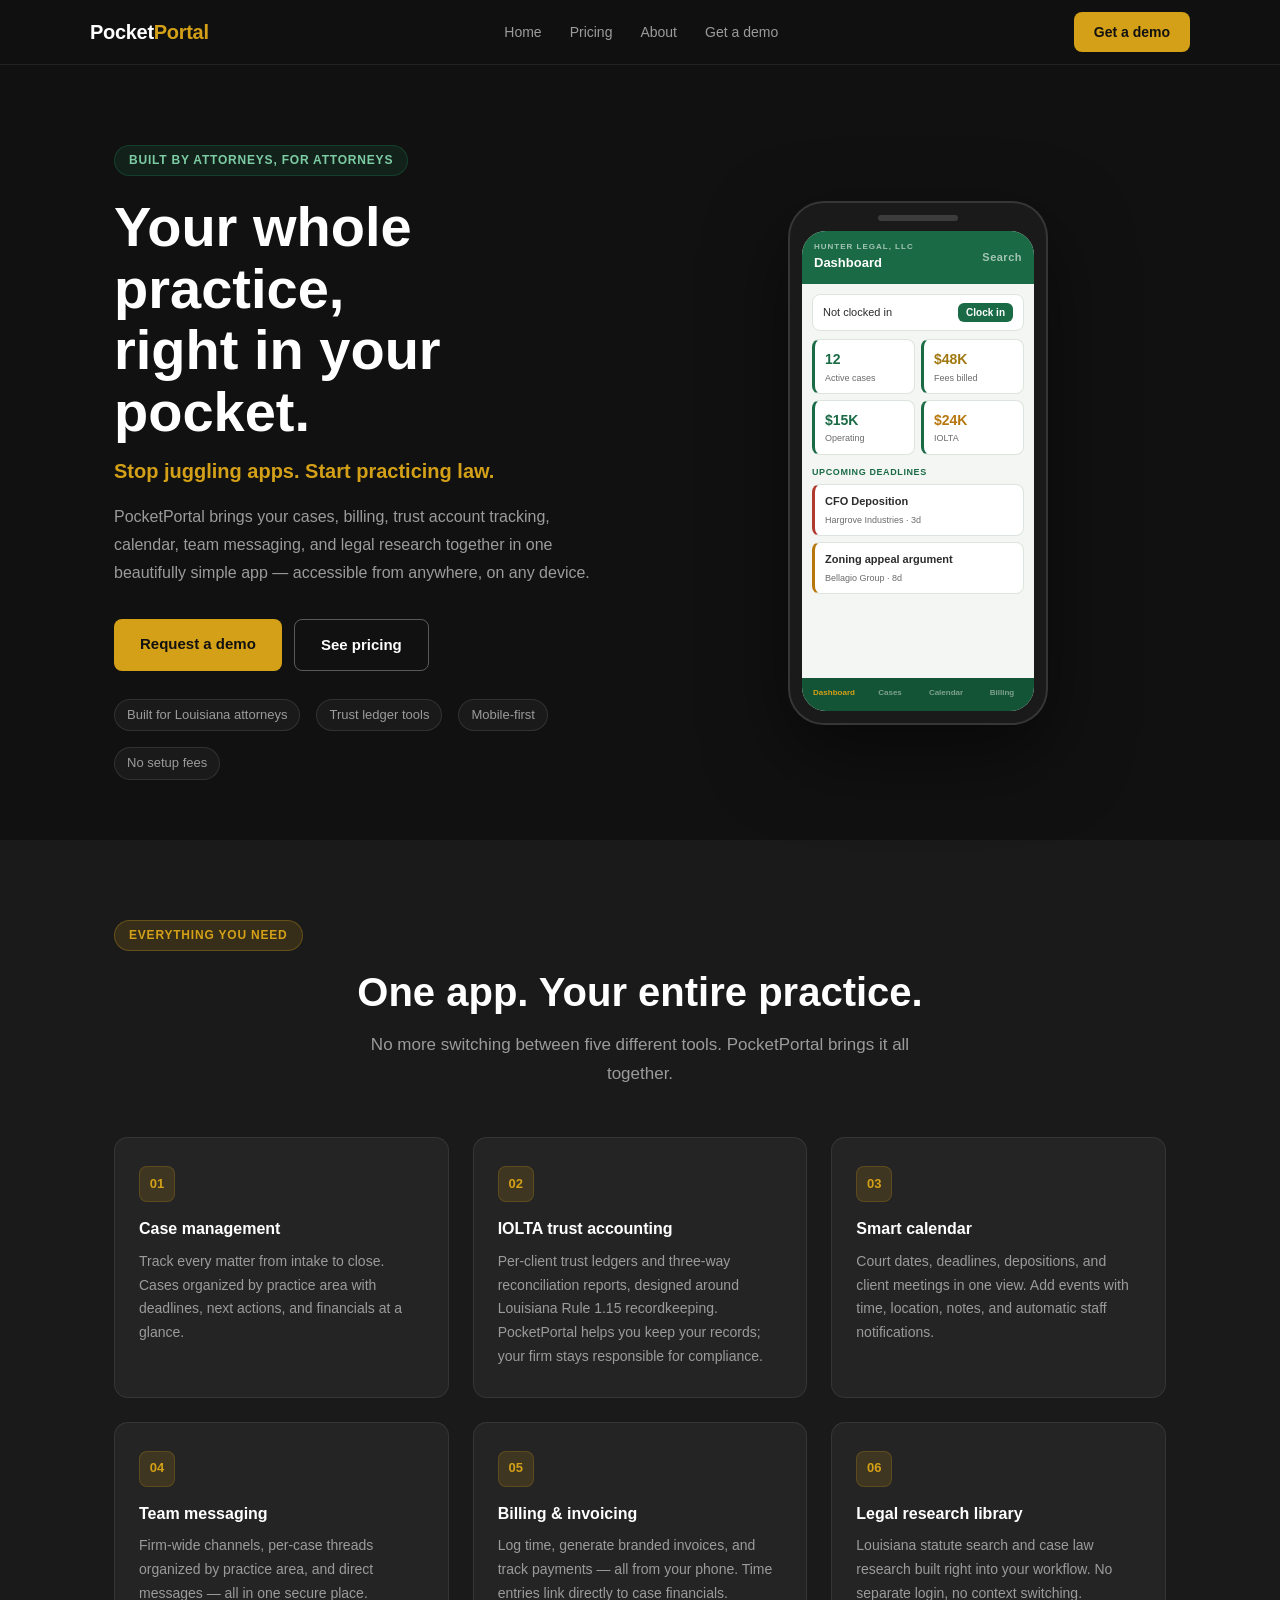
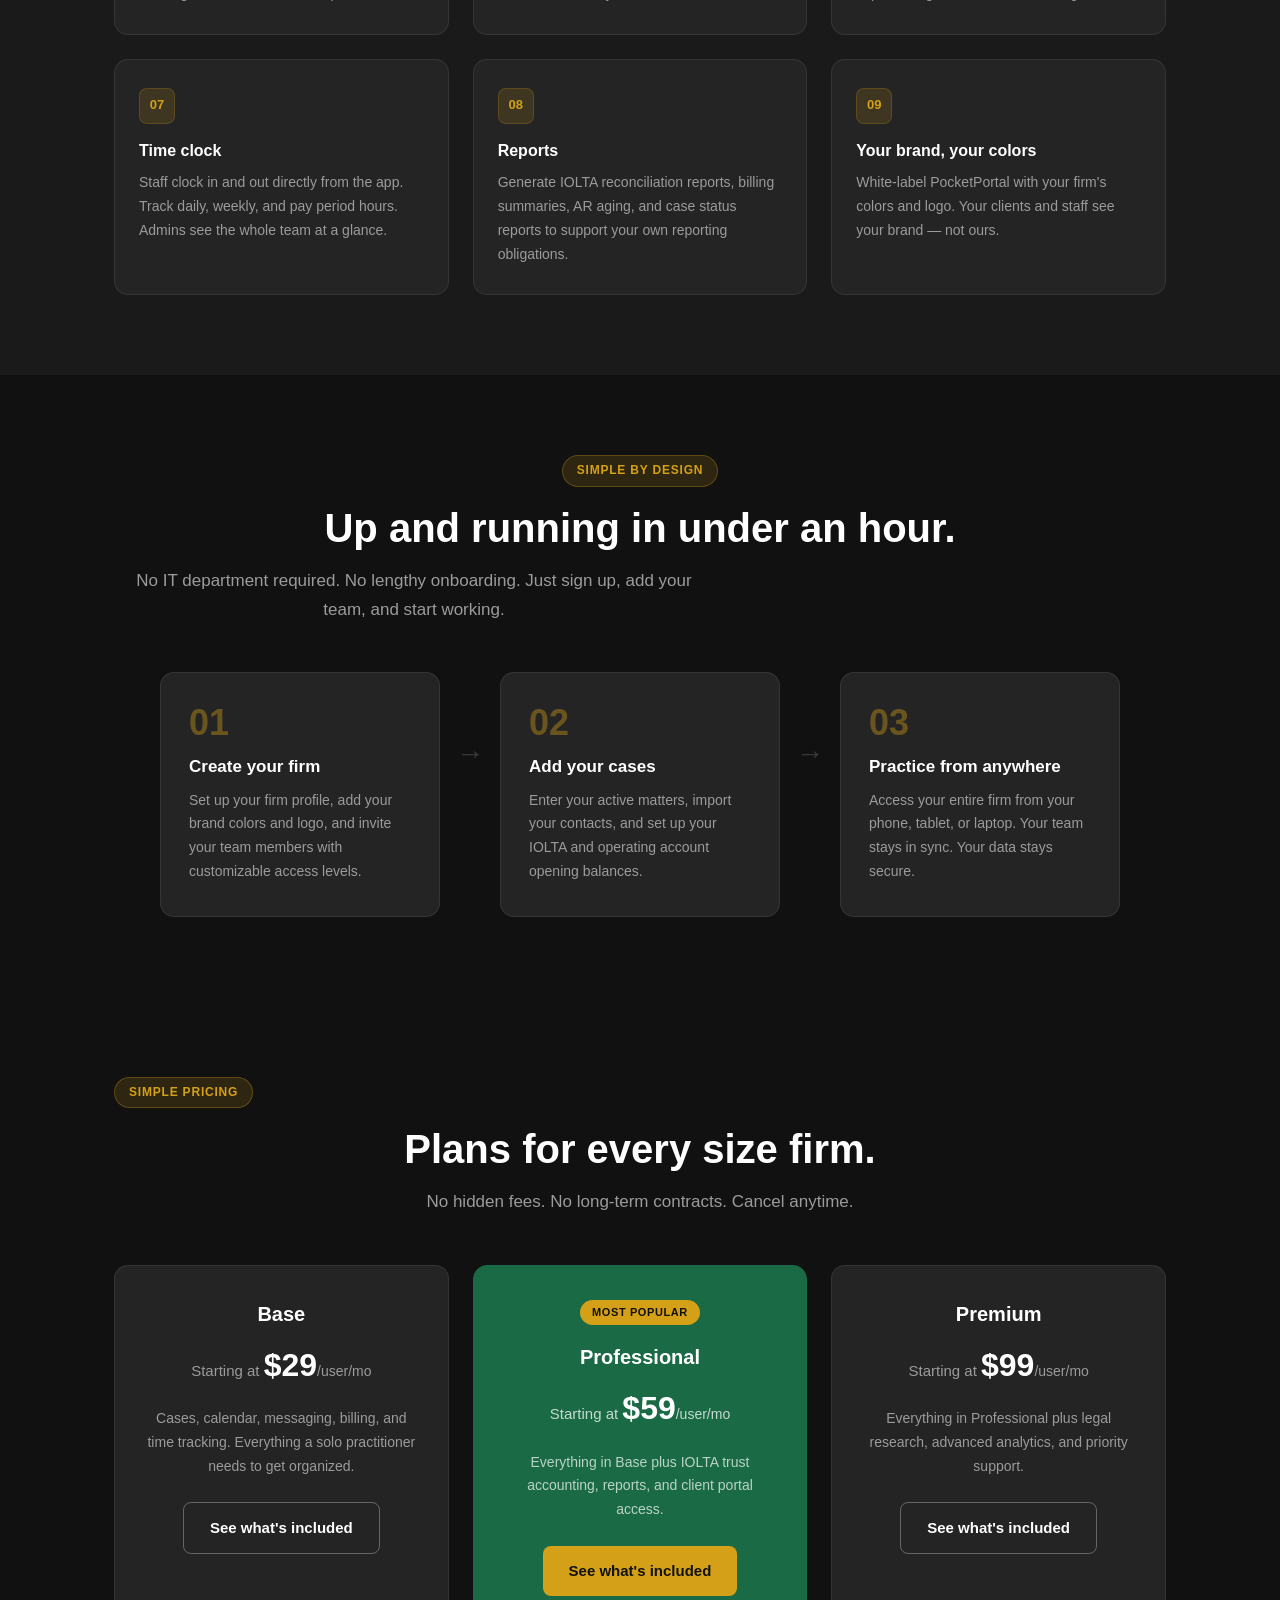
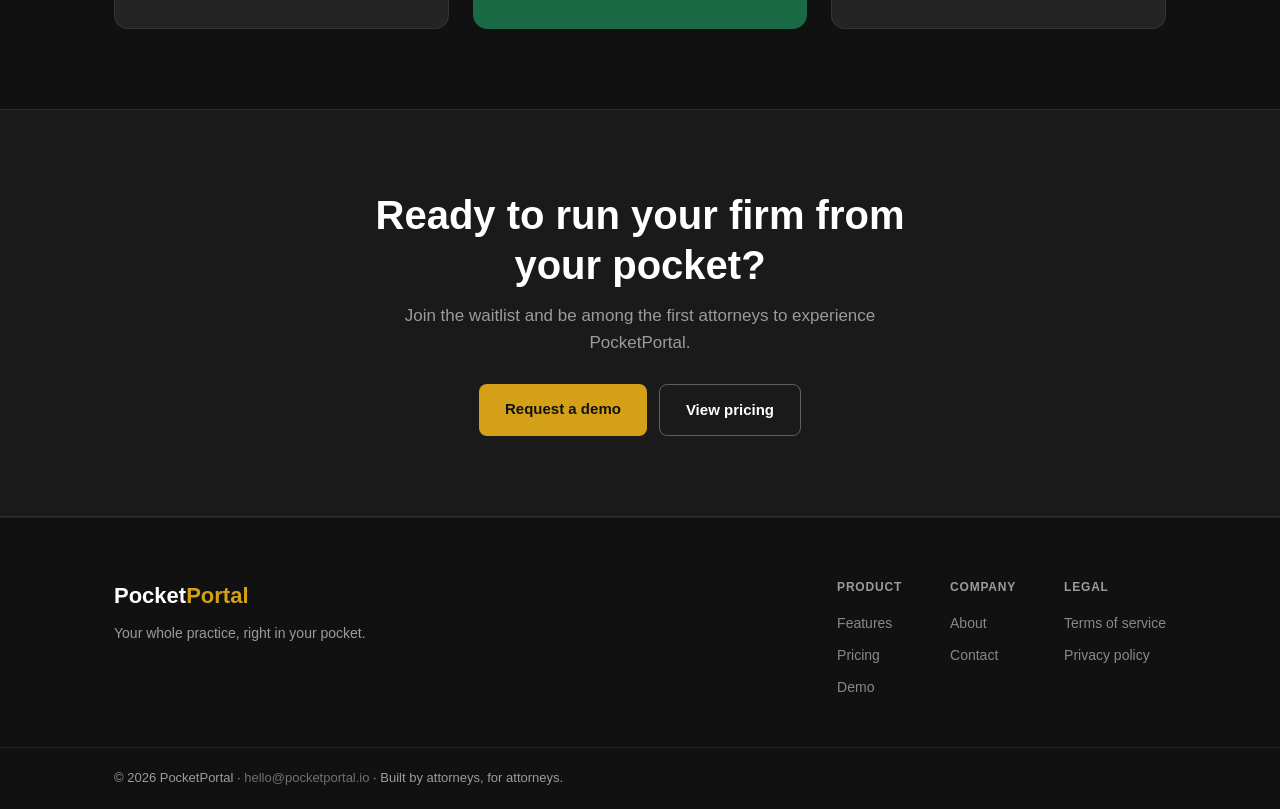
==== commit bce13b76: "Add Privacy Policy and Terms pages; remove unsupported compliance claims - New privacy.html and term" ====
--- a/pocketportal-site-clean/index.html
+++ b/pocketportal-site-clean/index.html
@@ -29,14 +29,14 @@
     <div class="hero-badge">Built by attorneys, for attorneys</div>
     <h1>Your whole practice,<br>right in your pocket.</h1>
     <p class="hero-sub">Stop juggling apps. Start practicing law.</p>
-    <p class="hero-desc">PocketPortal brings your cases, billing, IOLTA compliance, calendar, team messaging, and legal research together in one beautifully simple app — accessible from anywhere, on any device.</p>
+    <p class="hero-desc">PocketPortal brings your cases, billing, trust account tracking, calendar, team messaging, and legal research together in one beautifully simple app — accessible from anywhere, on any device.</p>
     <div class="hero-btns">
       <a href="contact.html" class="btn btn-gold">Request a demo</a>
       <a href="pricing.html" class="btn btn-outline">See pricing</a>
     </div>
     <div class="hero-trust">
-      <span class="trust-item">IOLTA-compliant</span>
-      <span class="trust-item">ODC/LADB ready</span>
+      <span class="trust-item">Built for Louisiana attorneys</span>
+      <span class="trust-item">Trust ledger tools</span>
       <span class="trust-item">Mobile-first</span>
       <span class="trust-item">No setup fees</span>
     </div>
@@ -94,7 +94,7 @@
       <div class="feature-card">
         <div class="feature-num">02</div>
         <h3>IOLTA trust accounting</h3>
-        <p>Per-client trust ledgers, three-way reconciliation reports, and compliance tools built for Louisiana Rule 1.15 and LADB/ODC requirements.</p>
+        <p>Per-client trust ledgers and three-way reconciliation reports, designed around Louisiana Rule 1.15 recordkeeping. PocketPortal helps you keep your records; your firm stays responsible for compliance.</p>
       </div>
       <div class="feature-card">
         <div class="feature-num">03</div>
@@ -109,7 +109,7 @@
       <div class="feature-card">
         <div class="feature-num">05</div>
         <h3>Billing & invoicing</h3>
-        <p>Log time, generate branded invoices, and accept payments via LawPay — all from your phone. Time entries link directly to case financials.</p>
+        <p>Log time, generate branded invoices, and track payments — all from your phone. Time entries link directly to case financials.</p>
       </div>
       <div class="feature-card">
         <div class="feature-num">06</div>
@@ -123,8 +123,8 @@
       </div>
       <div class="feature-card">
         <div class="feature-num">08</div>
-        <h3>Compliance reports</h3>
-        <p>Generate IOLTA reconciliation reports, billing summaries, AR aging, and case status reports for ODC, LADB, LSBA, and IRS.</p>
+        <h3>Reports</h3>
+        <p>Generate IOLTA reconciliation reports, billing summaries, AR aging, and case status reports to support your own reporting obligations.</p>
       </div>
       <div class="feature-card">
         <div class="feature-num">09</div>
@@ -157,45 +157,6 @@
         <div class="step-num">03</div>
         <h3>Practice from anywhere</h3>
         <p>Access your entire firm from your phone, tablet, or laptop. Your team stays in sync. Your data stays secure.</p>
-      </div>
-    </div>
-  </div>
-</section>
-
-<section class="testimonials">
-  <div class="container">
-    <div class="section-badge">What attorneys say</div>
-    <h2>Built for practices like yours.</h2>
-    <div class="testimonials-grid">
-      <div class="testimonial">
-        <div class="testimonial-text">"PocketPortal replaced three separate tools I was using. The IOLTA compliance features alone are worth it — I used to dread reconciliation day."</div>
-        <div class="testimonial-author">
-          <div class="testimonial-avatar">JM</div>
-          <div>
-            <div class="testimonial-name">Coming soon</div>
-            <div class="testimonial-role">Solo practitioner, Louisiana</div>
-          </div>
-        </div>
-      </div>
-      <div class="testimonial">
-        <div class="testimonial-text">"Finally a practice management app that works on my phone the way I actually work. I run my entire firm from my pocket now — literally."</div>
-        <div class="testimonial-author">
-          <div class="testimonial-avatar">ST</div>
-          <div>
-            <div class="testimonial-name">Coming soon</div>
-            <div class="testimonial-role">Small firm attorney, Louisiana</div>
-          </div>
-        </div>
-      </div>
-      <div class="testimonial">
-        <div class="testimonial-text">"The legal research library built into the app is a game changer. I can pull up Louisiana statutes mid-conversation with a client without ever leaving the app."</div>
-        <div class="testimonial-author">
-          <div class="testimonial-avatar">RH</div>
-          <div>
-            <div class="testimonial-name">Coming soon</div>
-            <div class="testimonial-role">Estate planning attorney, Louisiana</div>
-          </div>
-        </div>
       </div>
     </div>
   </div>
@@ -217,7 +178,7 @@
         <div class="plan-badge">Most popular</div>
         <div class="plan-name">Professional</div>
         <div class="plan-price">Starting at <strong>$59</strong><span>/user/mo</span></div>
-        <div class="plan-desc">Everything in Base plus IOLTA trust accounting, compliance reports, and client portal access.</div>
+        <div class="plan-desc">Everything in Base plus IOLTA trust accounting, reports, and client portal access.</div>
         <a href="pricing.html" class="btn btn-gold">See what's included</a>
       </div>
       <div class="plan">
@@ -261,8 +222,8 @@
       </div>
       <div class="footer-col">
         <div class="footer-col-title">Legal</div>
-        <a href="#">Terms of service</a>
-        <a href="#">Privacy policy</a>
+        <a href="terms.html">Terms of service</a>
+        <a href="privacy.html">Privacy policy</a>
       </div>
     </div>
   </div>
--- a/pocketportal-site-clean/css/style.css
+++ b/pocketportal-site-clean/css/style.css
@@ -262,3 +262,19 @@
 .mock-nav-item { display: flex; flex-direction: column; align-items: center; font-size: 8px; color: rgba(255,255,255,.45); gap: 2px; padding: 3px 2px; font-weight: 600; }
 .mock-nav-item.active { color: #D4A017; }
 .mock-icons { font-size: 11px; color: rgba(255,255,255,.6); font-weight: 600; letter-spacing: .5px; }
+
+/* ── Legal pages ─────────────────────────────────────────── */
+.legal{padding:64px 0 80px;background:var(--dark)}
+.legal .container{max-width:780px}
+.legal h1{font-size:clamp(30px,4.5vw,42px);margin-bottom:8px}
+.legal .legal-meta{color:var(--gray);font-size:14px;margin-bottom:36px}
+.legal h2{font-size:22px;margin:40px 0 12px;color:var(--white)}
+.legal p,.legal li{font-size:15.5px;color:rgba(255,255,255,.78);line-height:1.75}
+.legal p{margin-bottom:14px}
+.legal ul{margin:0 0 16px 22px}
+.legal li{margin-bottom:6px}
+.legal a{color:var(--gold);text-decoration:underline}
+.legal table{width:100%;border-collapse:collapse;margin:8px 0 20px;font-size:14.5px}
+.legal th,.legal td{text-align:left;padding:10px 12px;border-bottom:1px solid var(--border);vertical-align:top;color:rgba(255,255,255,.78)}
+.legal th{color:var(--white);font-weight:700;background:rgba(255,255,255,.04)}
+.legal-note{background:rgba(212,160,23,.1);border:1px solid rgba(212,160,23,.3);border-radius:10px;padding:14px 16px;margin-bottom:28px;font-size:14.5px;color:rgba(255,255,255,.85)}
